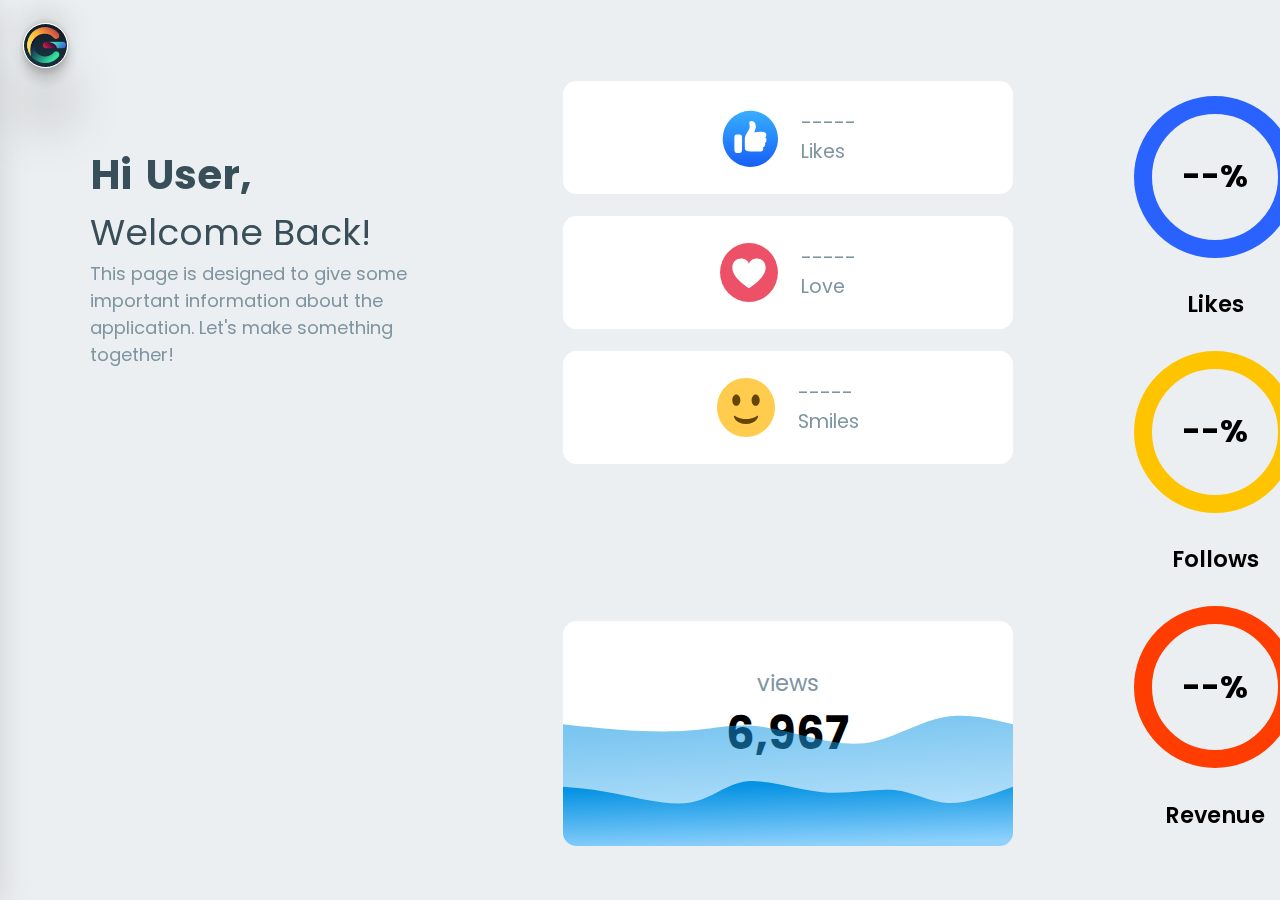
==== index.html @ cbee0fa4 "Renamed" ====
<!DOCTYPE html>
<html lang="en">
<head>
    <meta charset="UTF-8">
    <meta name="viewport" content="width=device-width, initial-scale=1.0">
    <title>Dashboard</title>
    <link rel="stylesheet" href="css/dash.css">
</head>
<body>
    <nav class="nav-bar">
        <div class="logo"></div>
        <div class="menu">
            <div class="text">
                <img id="home-icon" src="/assets/home.svg" alt="home-icon">
                <p>Home</p>
            </div>
            <div class="text">
                <img id="dash-icon" src="/assets/dashboard.svg" alt="dashboard-icon">
                <p>Dashboard</p>
            </div>
            <div class="text">
                <img id="users-icon" src="/assets/users.svg" alt="users-icon">
                <p>Users</p>
            </div>
        </div>
        <div class="menu2">
            <div class="text">
                <img id="admin-icon" src="/assets/admin.svg" alt="admin-icon">
                <p>Sign in</p>
            </div>
            <div class="text">
                <img id="settings-icon" src="/assets/settings.svg" alt="settings-icon">
                <p>Settings</p>
            </div>
        </div>
    </nav>
    <div class="welcome-message">
        <div class="user">
            <h1>Hi</h1>
            <h1 id="username">user,</h1>
        </div>
        <h1 id="welcome-back">Welcome back!</h1>
        <p>This page is designed to give some <br>
            important information about the <br> application.
            Let's make something <br> together!
        </p>
    </div>
    <div class="reactions">
        <div class="likes">
            <div class="like-icon">
                <img id="thumbs-up" src="/assets/thumbs-up.svg" alt="like-icon">
            </div>
            <div class="count">
                <p>-----</p>
                <p>Likes</p>
            </div>
        </div>
        <div class="love">
            <div class="love-icon">
                <img id="love" src="/assets/love.svg" alt="love-icon">
            </div>
            <div class="count">
                <p>-----</p>
                <p>Love</p>
            </div>
        </div>
        <div class="follow">
            <div class="follow-icon">
                <img id="follow" src="/assets/follow.svg" alt="follow-icon">
            </div>
            <div class="count">
                <p>-----</p>
                <p>Smiles</p>
            </div>
        </div>
        <div class="views-count">
            <p>views</p>
            <h1 class="count">6,967</h1>
            <img id="wave" src="/assets/wave.svg" alt="Waves">
        </div>
        <div class="targets">
            <div class="like-percent">
                <div class="roller">
                    <h2>--%</h2>
                </div>
                <p>Likes</p>
            </div>
            <div class="follow-percent">
                <div class="roller">
                    <h2>--%</h2>
                </div>
                <p>Follows</p>
            </div>
            <div class="revenue-percent">
                <div class="roller">
                    <h2>--%</h2>
                </div>
                <p>Revenue</p>
            </div>
        </div>
    </div>
    <script src="js/dash.js"></script>
</body>
</html>
---- css/dash.css ----
@import url('https://fonts.googleapis.com/css2?family=Poppins:ital,wght@1,600&display=swap');
@import url('https://fonts.googleapis.com/css2?family=Poppins:ital@1&display=swap');
*{
    padding: 0;
    margin: 0;
    box-sizing: border-box;
    font-family: 'Poppins', sans-serif;
}
h1{
    font-size: 5vmin;
    text-transform: capitalize;
}
h2{
    font-size: 3.5vmin;
    text-transform: capitalize;
}
body{
    height: 100vh;
    background-color:#eceff1;
    position: fixed;
}
.logo{
    height: 5vmin;
    width: 5vmin;
    background-image: url(../assets/IT_logo.jpg);
    background-position: center;
    background-size: cover;
    border-radius: 50px;
    position: fixed;
    left: 2.5vmin;
    top: 2.5vmin;
    cursor: pointer;
    border: 0.15vmin solid white;
    box-shadow: rgba(0, 0, 0, 0.25) 0px 54px 55px, rgba(0, 0, 0, 0.12) 0px -12px 30px, rgba(0, 0, 0, 0.12) 0px 4px 6px, rgba(0, 0, 0, 0.17) 0px 12px 13px, rgba(0, 0, 0, 0.09) 0px -3px 5px;
}
.nav-bar{
    width: 35vmin;
    height: 100vh;
    background-color: white;
    position: fixed;
    display: inline-flex;
    flex-direction: column;
    align-items: center;
    box-shadow: rgba(100, 100, 111, 0.2) 0px 7px 29px 0px;
    left: -35vmin;
    transition: 500ms;
}
.show-nav-bar{
    left: 0vmin;
    transition: 500ms;
}
.nav-bar .text{
    height: 7vmin;
    width: 100%;
    margin: 2vmin 0vmin;
    display: flex;
    align-items: center;
    justify-content: center;
    border-radius: 1.5vmin;
    font-size: 2vmin;
    position: relative;
}
.nav-bar .text:hover{
    background-color:#eceff1;
    cursor: pointer;
    box-shadow: rgba(0, 0, 0, 0.12) 0px 1px 3px, rgba(0, 0, 0, 0.24) 0px 1px 2px;
}
.hamburger{
    position: absolute;
    top: 1vmin;
    left: 1vmin;
}
.nav-bar .menu,.nav-bar .menu2{
    margin-top: 10vmin;
    width:85%;
}
.nav-bar .menu2{
    position: absolute;
    bottom: 0;
    bottom: 0;
}
#home-icon,#dash-icon,#users-icon,#admin-icon,#settings-icon{
    height: 3vmin;
    width: 3vmin;
    margin-right: 1vmin;
    position: absolute;
    left: 2.5vmin;
}
#dash-icon{
    margin-top: 1vmin;
    height: 3.5vmin;
    width: 3.5vmin;
}
#users-icon{
    margin-top: 0.5vmin;
    margin-left: 0.5vmin;
}
#home-icon{
    margin-left: 0.5vmin;
}
#settings-icon{
    height: 5vmin;
    width: 5vmin;
    margin-top: 1.15vmin;
}
#admin-icon{
    margin-top: 0.5vmin;
    margin-left: 1vmin;
}
.user{
    height: fit-content;
    width: fit-content;
    display: flex;
}
.user h1{
    font-size: 4.5vmin;
    color: #384e58;
    font-family: 'Poppins', sans-serif;
}
#username{
    margin-left: 1.5vmin;
}
#welcome-back{
    font-size: 4vmin;
    font-weight: 400;
    color: #384e58;
}
.welcome-message p{
    color: #7e95a1;
    font-size: 2vmin;
}
.welcome-message{
    height: 35vmin;
    width: 40vmin;
    /* background-color: antiquewhite; */
    position: absolute;
    left: 10vmin;
    top: 16vmin;
    transition: 500ms;
}
.welcome-message-slide{
    left: 45vmin;
    transition: 500ms;
}
.reactions{
    position: relative;
    left: 60vmin;
    top: 6.5vmin;
    transition: 500ms;
    height: fit-content;
    width: 95vmin;
    height: 85vmin;
}
.reactions-toggle{
    left: 95vmin;
    transition: 500ms;
}
.reactions .likes,.reactions .love,.reactions .follow{
    height: 12.5vmin;
    width: 50vmin;
    background-color: white;
    border-radius: 1.5vmin;
    z-index: 200;
    display: flex;
    align-items: center;
    justify-content: center;
    margin: 2.5vmin;
    color: #7e95a1;
    font-size: 2.15vmin;
}
.reactions .likes:hover,.reactions .love:hover,.reactions .follow:hover{
    box-shadow: rgba(50, 50, 93, 0.25) 0px 50px 100px -20px, rgba(0, 0, 0, 0.3) 0px 30px 60px -30px, rgba(10, 37, 64, 0.35) 0px -2px 6px 0px inset;
    transition: 250ms;
}
#thumbs-up,#love,#follow{
    height: 6.5vmin;
    width: 6.5vmin;
}
.like-icon,.love-icon,.follow-icon{
    height: 15vmin;
    width: fit-content;
    margin-right: 2.5vmin;
    display: grid;
    place-items: center;
}
.views-count{
    height: 25vmin;
    width: 50vmin;
    background-color: white;
    text-align: center;
    border-radius: 1.5vmin;
    position: absolute;
    bottom: 0;
    left: 2.5vmin;
}
.views-count:hover{
    transition: 250ms;
    box-shadow: rgba(50, 50, 93, 0.25) 0px 50px 100px -20px, rgba(0, 0, 0, 0.3) 0px 30px 60px -30px, rgba(10, 37, 64, 0.35) 0px -2px 6px 0px inset;
}
.views-count p{
    font-size: 2.5vmin;
    padding-top:5vmin;
    color: #7e95a1;
}
#wave{
    border-radius: 1.5vmin;
    height: fit-content;
    width: 100%;
    position: absolute;
    bottom: 0;
    left: 0;
}
.targets{
    height: 85vmin;
    width: 40vmin;
    /* background-color: #7e95a1; */
    position: absolute;
    right: 0;
    top: 0;
}
.like-percent,.follow-percent,.revenue-percent{
    height: 28.35vmin;
    width: 100%;
    /* background-color: #c5ccd0; */
    display: grid;
    place-items: center;
}
.like-percent .roller,.follow-percent .roller,.revenue-percent .roller{
    height: 18vmin;
    width: 18vmin;
    border-radius: 50%;
    border: 2vmin solid #2962ff;
    display: grid;
    place-items: center;
}
.like-percent p,.follow-percent p,.revenue-percent p{
    font-weight: 600;
    font-size: 2.5vmin;
}
.follow-percent .roller{
    border-color: #ffc400;
}
.revenue-percent .roller{
    border-color: #ff3d00;
}
.like-percent .roller:hover,.follow-percent .roller:hover,.revenue-percent .roller:hover{
    box-shadow: rgba(50, 50, 93, 0.25) 0px 50px 100px -20px, rgba(0, 0, 0, 0.3) 0px 30px 60px -30px, rgba(10, 37, 64, 0.35) 0px -2px 6px 0px inset;
    transition: 250ms;
}
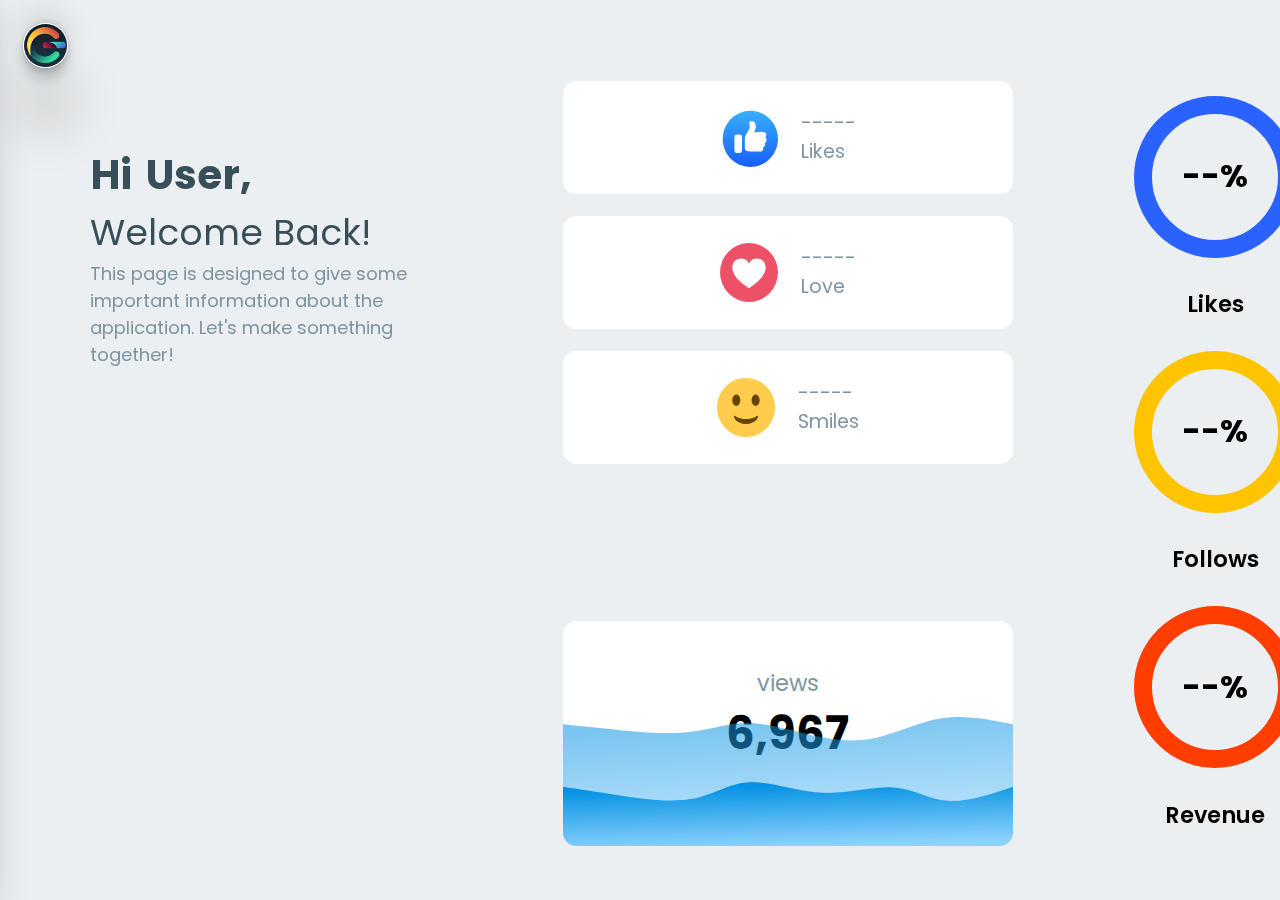
==== commit 1cbf9a47: "images now visible" ====
--- a/index.html
+++ b/index.html
@@ -11,25 +11,25 @@
         <div class="logo"></div>
         <div class="menu">
             <div class="text">
-                <img id="home-icon" src="/assets/home.svg" alt="home-icon">
+                <img id="home-icon" src="../assets/home.svg" alt="home-icon">
                 <p>Home</p>
             </div>
             <div class="text">
-                <img id="dash-icon" src="/assets/dashboard.svg" alt="dashboard-icon">
+                <img id="dash-icon" src="../assets/dashboard.svg" alt="dashboard-icon">
                 <p>Dashboard</p>
             </div>
             <div class="text">
-                <img id="users-icon" src="/assets/users.svg" alt="users-icon">
+                <img id="users-icon" src="../assets/users.svg" alt="users-icon">
                 <p>Users</p>
             </div>
         </div>
         <div class="menu2">
             <div class="text">
-                <img id="admin-icon" src="/assets/admin.svg" alt="admin-icon">
+                <img id="admin-icon" src="../assets/admin.svg" alt="admin-icon">
                 <p>Sign in</p>
             </div>
             <div class="text">
-                <img id="settings-icon" src="/assets/settings.svg" alt="settings-icon">
+                <img id="settings-icon" src="../assets/settings.svg" alt="settings-icon">
                 <p>Settings</p>
             </div>
         </div>
@@ -48,7 +48,7 @@
     <div class="reactions">
         <div class="likes">
             <div class="like-icon">
-                <img id="thumbs-up" src="/assets/thumbs-up.svg" alt="like-icon">
+                <img id="thumbs-up" src="../assets/thumbs-up.svg" alt="like-icon">
             </div>
             <div class="count">
                 <p>-----</p>
@@ -57,7 +57,7 @@
         </div>
         <div class="love">
             <div class="love-icon">
-                <img id="love" src="/assets/love.svg" alt="love-icon">
+                <img id="love" src="../assets/love.svg" alt="love-icon">
             </div>
             <div class="count">
                 <p>-----</p>
@@ -66,7 +66,7 @@
         </div>
         <div class="follow">
             <div class="follow-icon">
-                <img id="follow" src="/assets/follow.svg" alt="follow-icon">
+                <img id="follow" src="../assets/follow.svg" alt="follow-icon">
             </div>
             <div class="count">
                 <p>-----</p>
@@ -76,7 +76,7 @@
         <div class="views-count">
             <p>views</p>
             <h1 class="count">6,967</h1>
-            <img id="wave" src="/assets/wave.svg" alt="Waves">
+            <img id="wave" src="../assets/wave.svg" alt="Waves">
         </div>
         <div class="targets">
             <div class="like-percent">
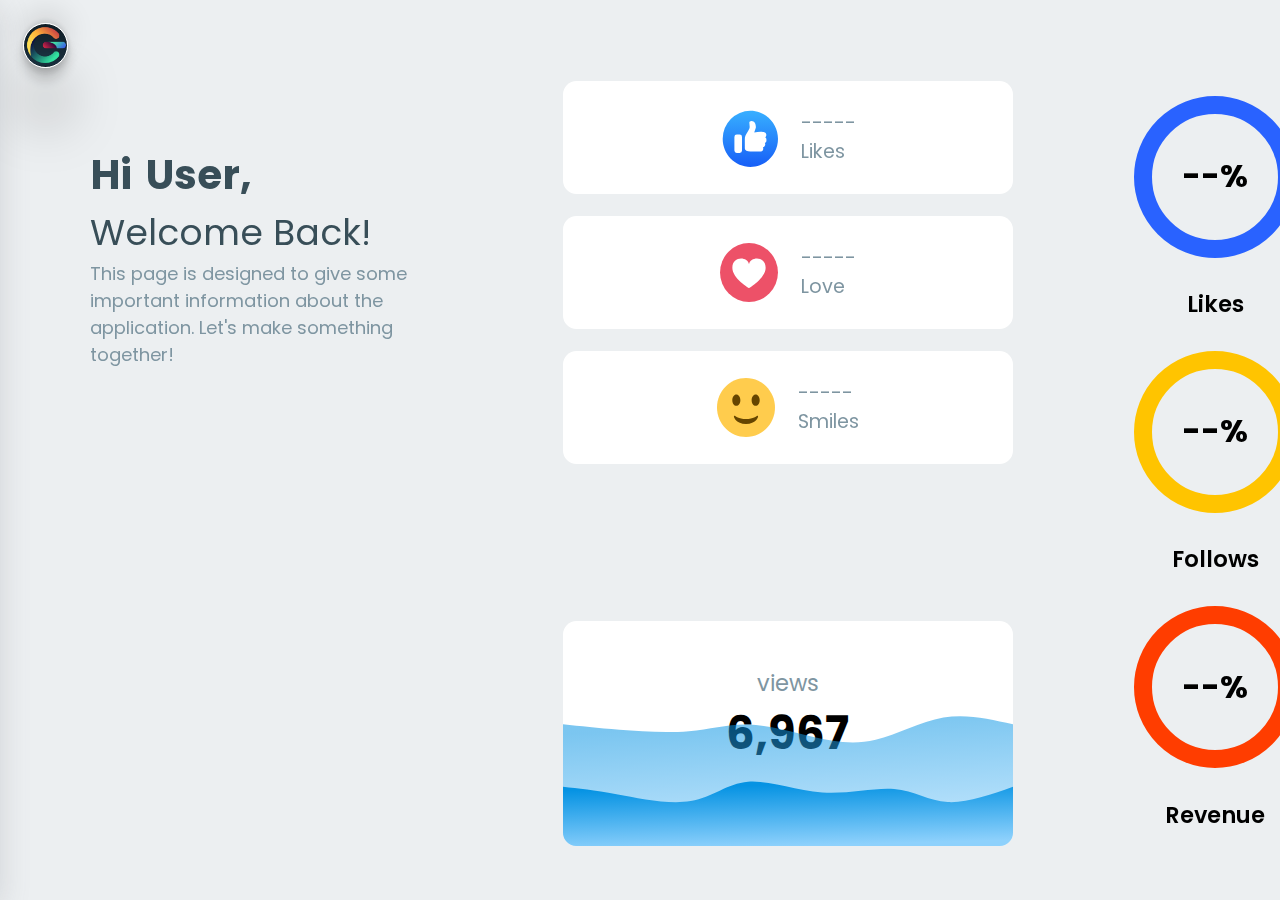
==== commit f24cfba5: "Fixing image visibility" ====
--- a/index.html
+++ b/index.html
@@ -11,25 +11,25 @@
         <div class="logo"></div>
         <div class="menu">
             <div class="text">
-                <img id="home-icon" src="../assets/home.svg" alt="home-icon">
+                <img id="home-icon" src="assets/home.svg" alt="home-icon">
                 <p>Home</p>
             </div>
             <div class="text">
-                <img id="dash-icon" src="../assets/dashboard.svg" alt="dashboard-icon">
+                <img id="dash-icon" src="assets/dashboard.svg" alt="dashboard-icon">
                 <p>Dashboard</p>
             </div>
             <div class="text">
-                <img id="users-icon" src="../assets/users.svg" alt="users-icon">
+                <img id="users-icon" src="assets/users.svg" alt="users-icon">
                 <p>Users</p>
             </div>
         </div>
         <div class="menu2">
             <div class="text">
-                <img id="admin-icon" src="../assets/admin.svg" alt="admin-icon">
+                <img id="admin-icon" src="assets/admin.svg" alt="admin-icon">
                 <p>Sign in</p>
             </div>
             <div class="text">
-                <img id="settings-icon" src="../assets/settings.svg" alt="settings-icon">
+                <img id="settings-icon" src="assets/settings.svg" alt="settings-icon">
                 <p>Settings</p>
             </div>
         </div>
@@ -48,7 +48,7 @@
     <div class="reactions">
         <div class="likes">
             <div class="like-icon">
-                <img id="thumbs-up" src="../assets/thumbs-up.svg" alt="like-icon">
+                <img id="thumbs-up" src="assets/thumbs-up.svg" alt="like-icon">
             </div>
             <div class="count">
                 <p>-----</p>
@@ -57,7 +57,7 @@
         </div>
         <div class="love">
             <div class="love-icon">
-                <img id="love" src="../assets/love.svg" alt="love-icon">
+                <img id="love" src="assets/love.svg" alt="love-icon">
             </div>
             <div class="count">
                 <p>-----</p>
@@ -66,7 +66,7 @@
         </div>
         <div class="follow">
             <div class="follow-icon">
-                <img id="follow" src="../assets/follow.svg" alt="follow-icon">
+                <img id="follow" src="assets/follow.svg" alt="follow-icon">
             </div>
             <div class="count">
                 <p>-----</p>
@@ -76,7 +76,7 @@
         <div class="views-count">
             <p>views</p>
             <h1 class="count">6,967</h1>
-            <img id="wave" src="../assets/wave.svg" alt="Waves">
+            <img id="wave" src="assets/wave.svg" alt="Waves">
         </div>
         <div class="targets">
             <div class="like-percent">
